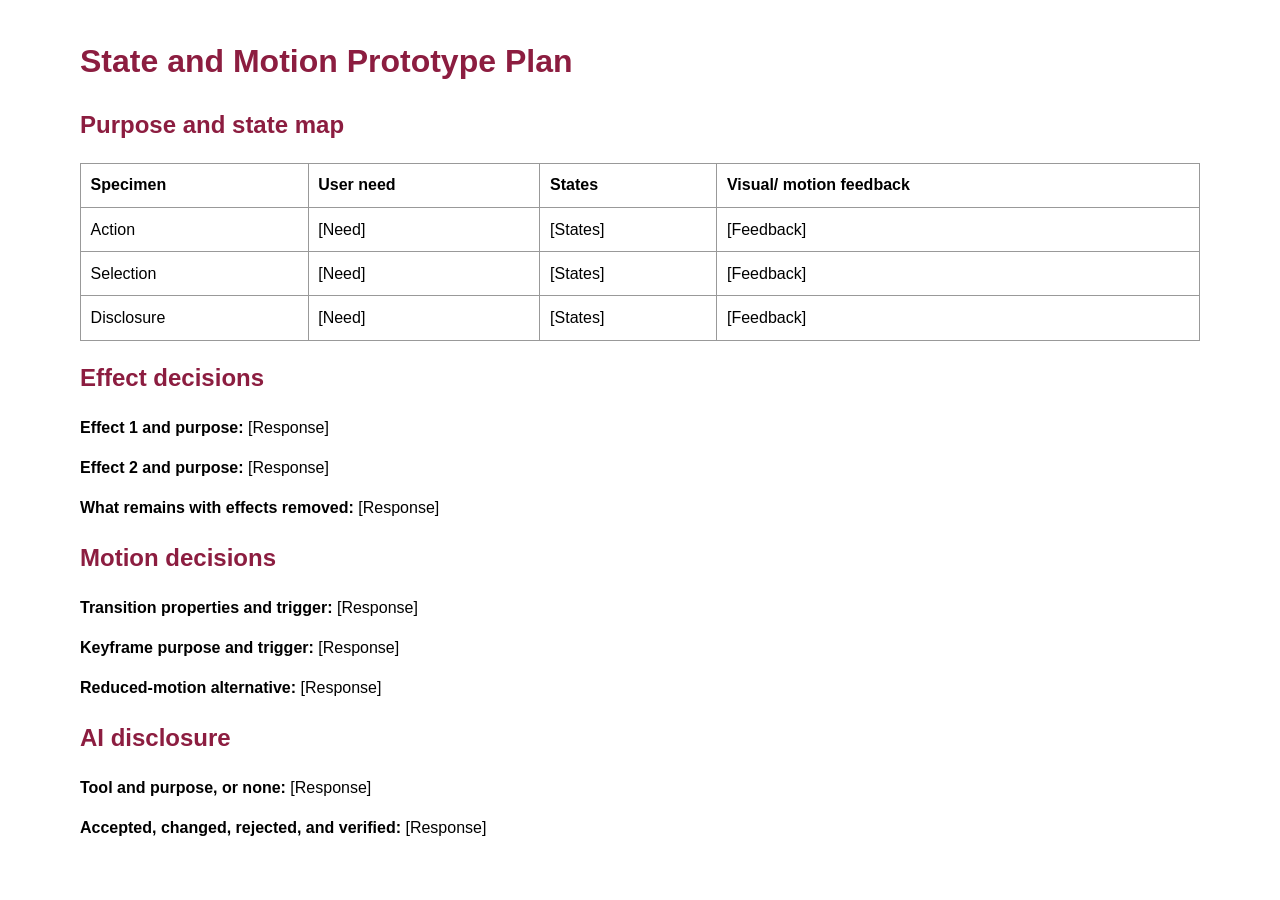
==== prototype-plan.html @ fe916a31 "Start" ====
<!DOCTYPE html>
    <html lang="en">
    <head>
        <meta charset="utf-8">
        <title>Prototype Plan</title>
        <style>
            body {
                max-width:70rem;
                margin:auto;
                padding:1rem;
                font:1rem/1.5 Arial,sans-serif;
                }
            h1,h2 {
                color:#8c1d40;
                }
            table {
                width:100%;
                border-collapse:collapse;
                }
            th,td {
                border:1px solid #999;
                padding:.6rem;
                text-align:left;
                vertical-align:top;
                }
        </style>
    </head>
    <body>
        <h1>State and Motion Prototype Plan</h1>
        <h2>Purpose and state map</h2>
        <table>
            <tr>
                <th>Specimen</th>
                <th>User need</th>
                <th>States</th>
                <th>Visual/ motion feedback</th>
            </tr>
            <tr>
                <td>Action</td>
                <td>[Need]</td>
                <td>[States]</td>
                <td>[Feedback]</td>
            </tr>
            <tr>
                <td>Selection</td>
                <td>[Need]</td>
                <td>[States]</td>
                <td>[Feedback]</td>
            </tr>
            <tr>
                <td>Disclosure</td>
                <td>[Need]</td>
                <td>[States]</td>
                <td>[Feedback]</td>
            </tr>
        </table>
        <h2>Effect decisions</h2>
        <p><strong>Effect 1 and purpose:</strong> [Response]</p>
        <p><strong>Effect 2 and purpose:</strong> [Response]</p>
        <p><strong>What remains with effects removed:</strong> [Response]</p>
        <h2>Motion decisions</h2>
        <p><strong>Transition properties and trigger:</strong> [Response]</p>
        <p><strong>Keyframe purpose and trigger:</strong> [Response]</p>
        <p><strong>Reduced-motion alternative:</strong> [Response]</p>
        <h2>AI disclosure</h2>
        <p><strong>Tool and purpose, or none:</strong> [Response]</p>
        <p><strong>Accepted, changed, rejected, and verified:</strong> [Response]</p>
    </body>
    </html>
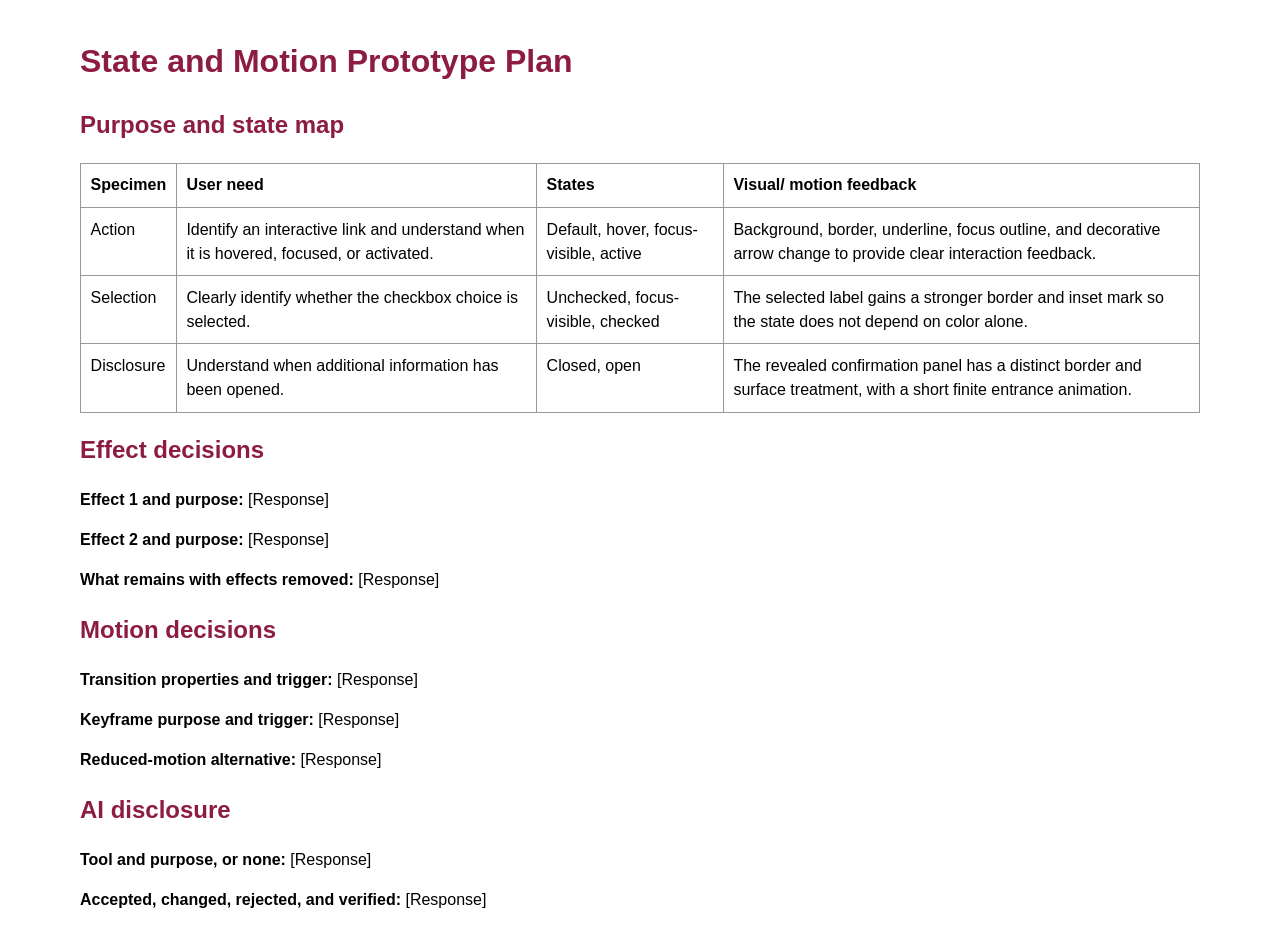
==== commit 0d9a842d: "initial commits" ====
--- a/prototype-plan.html
+++ b/prototype-plan.html
@@ -37,21 +37,21 @@
             </tr>
             <tr>
                 <td>Action</td>
-                <td>[Need]</td>
-                <td>[States]</td>
-                <td>[Feedback]</td>
+                <td>Identify an interactive link and understand when it is hovered, focused, or activated.</td>
+                <td>Default, hover, focus-visible, active</td>
+                <td>Background, border, underline, focus outline, and decorative arrow change to provide clear interaction feedback.</td>
             </tr>
             <tr>
                 <td>Selection</td>
-                <td>[Need]</td>
-                <td>[States]</td>
-                <td>[Feedback]</td>
+                <td>Clearly identify whether the checkbox choice is selected.</td>
+                <td>Unchecked, focus-visible, checked</td>
+                <td>The selected label gains a stronger border and inset mark so the state does not depend on color alone.</td>
             </tr>
             <tr>
                 <td>Disclosure</td>
-                <td>[Need]</td>
-                <td>[States]</td>
-                <td>[Feedback]</td>
+                <td>Understand when additional information has been opened.</td>
+                <td>Closed, open</td>
+                <td>The revealed confirmation panel has a distinct border and surface treatment, with a short finite entrance animation.</td>
             </tr>
         </table>
         <h2>Effect decisions</h2>
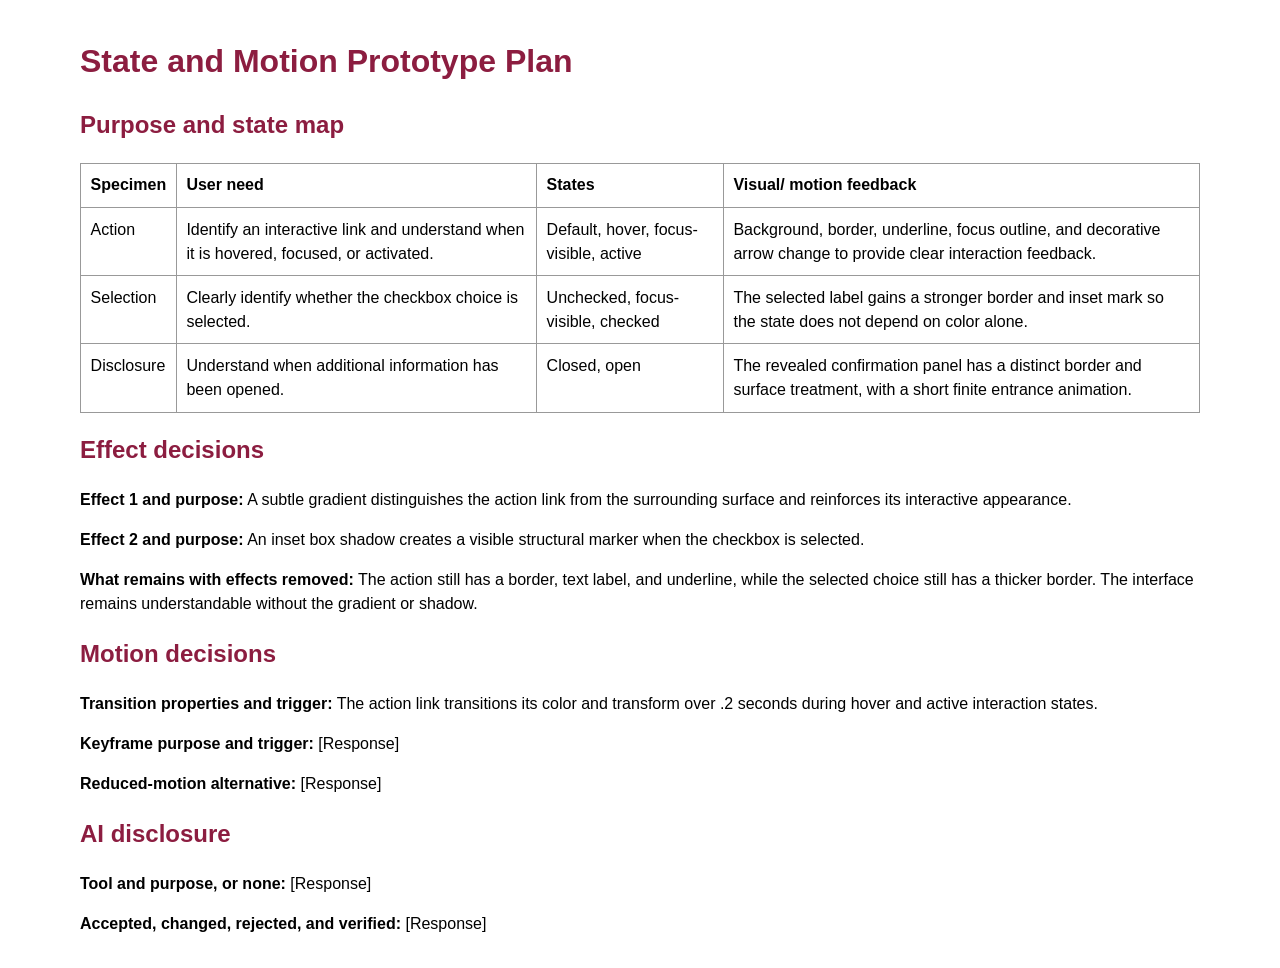
==== commit e692922f: "additional commits" ====
--- a/prototype-plan.html
+++ b/prototype-plan.html
@@ -54,14 +54,17 @@
                 <td>The revealed confirmation panel has a distinct border and surface treatment, with a short finite entrance animation.</td>
             </tr>
         </table>
+
         <h2>Effect decisions</h2>
-        <p><strong>Effect 1 and purpose:</strong> [Response]</p>
-        <p><strong>Effect 2 and purpose:</strong> [Response]</p>
-        <p><strong>What remains with effects removed:</strong> [Response]</p>
+        <p><strong>Effect 1 and purpose:</strong> A subtle gradient distinguishes the action link from the surrounding surface and reinforces its interactive appearance.</p>
+        <p><strong>Effect 2 and purpose:</strong> An inset box shadow creates a visible structural marker when the checkbox is selected.</p>
+        <p><strong>What remains with effects removed:</strong> The action still has a border, text label, and underline, while the selected choice still has a thicker border. The interface remains understandable without the gradient or shadow.</p>
+        
         <h2>Motion decisions</h2>
-        <p><strong>Transition properties and trigger:</strong> [Response]</p>
+        <p><strong>Transition properties and trigger:</strong> The action link transitions its color and transform over .2 seconds during hover and active interaction states.</p>
         <p><strong>Keyframe purpose and trigger:</strong> [Response]</p>
         <p><strong>Reduced-motion alternative:</strong> [Response]</p>
+        
         <h2>AI disclosure</h2>
         <p><strong>Tool and purpose, or none:</strong> [Response]</p>
         <p><strong>Accepted, changed, rejected, and verified:</strong> [Response]</p>
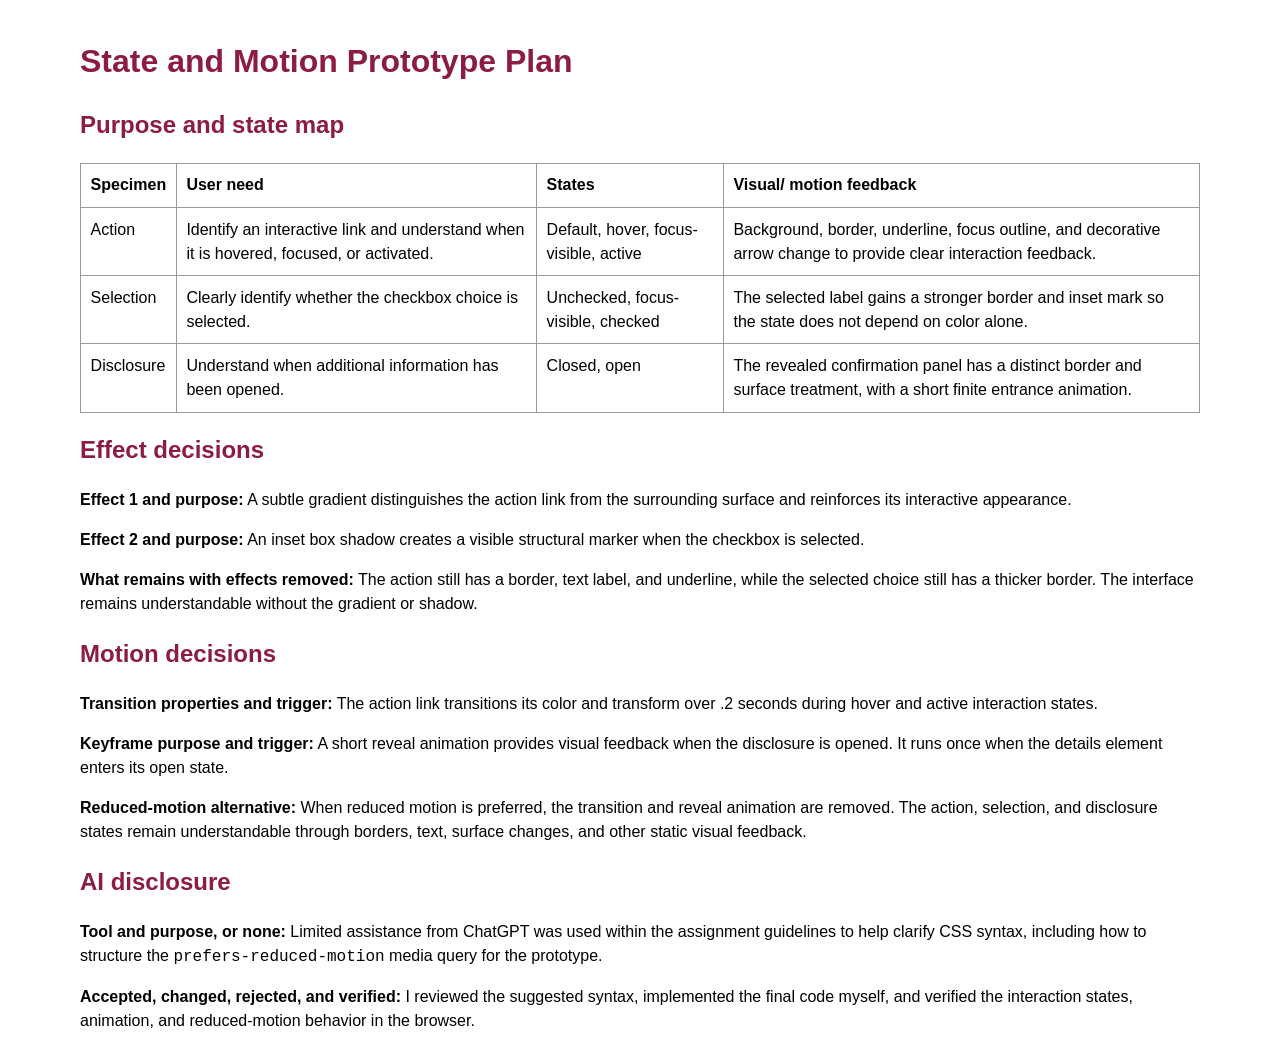
==== commit ca5efb55: "Final commits prior to HTML confirmation" ====
--- a/prototype-plan.html
+++ b/prototype-plan.html
@@ -62,11 +62,13 @@
         
         <h2>Motion decisions</h2>
         <p><strong>Transition properties and trigger:</strong> The action link transitions its color and transform over .2 seconds during hover and active interaction states.</p>
-        <p><strong>Keyframe purpose and trigger:</strong> [Response]</p>
-        <p><strong>Reduced-motion alternative:</strong> [Response]</p>
+        <p><strong>Keyframe purpose and trigger:</strong> A short reveal animation provides visual feedback when the disclosure is opened. It runs once when the details element enters its open state.</p>
+        <p><strong>Reduced-motion alternative:</strong> When reduced motion is preferred, the transition and reveal animation are removed. The action, selection, and disclosure states remain understandable through borders, text, surface changes, and other static visual feedback.</p>
         
         <h2>AI disclosure</h2>
-        <p><strong>Tool and purpose, or none:</strong> [Response]</p>
-        <p><strong>Accepted, changed, rejected, and verified:</strong> [Response]</p>
+
+        <p><strong>Tool and purpose, or none:</strong> Limited assistance from ChatGPT was used within the assignment guidelines to help clarify CSS syntax, including how to structure the <code>prefers-reduced-motion</code> media query for the prototype.</p>
+
+        <p><strong>Accepted, changed, rejected, and verified:</strong> I reviewed the suggested syntax, implemented the final code myself, and verified the interaction states, animation, and reduced-motion behavior in the browser.</p>
     </body>
     </html>
